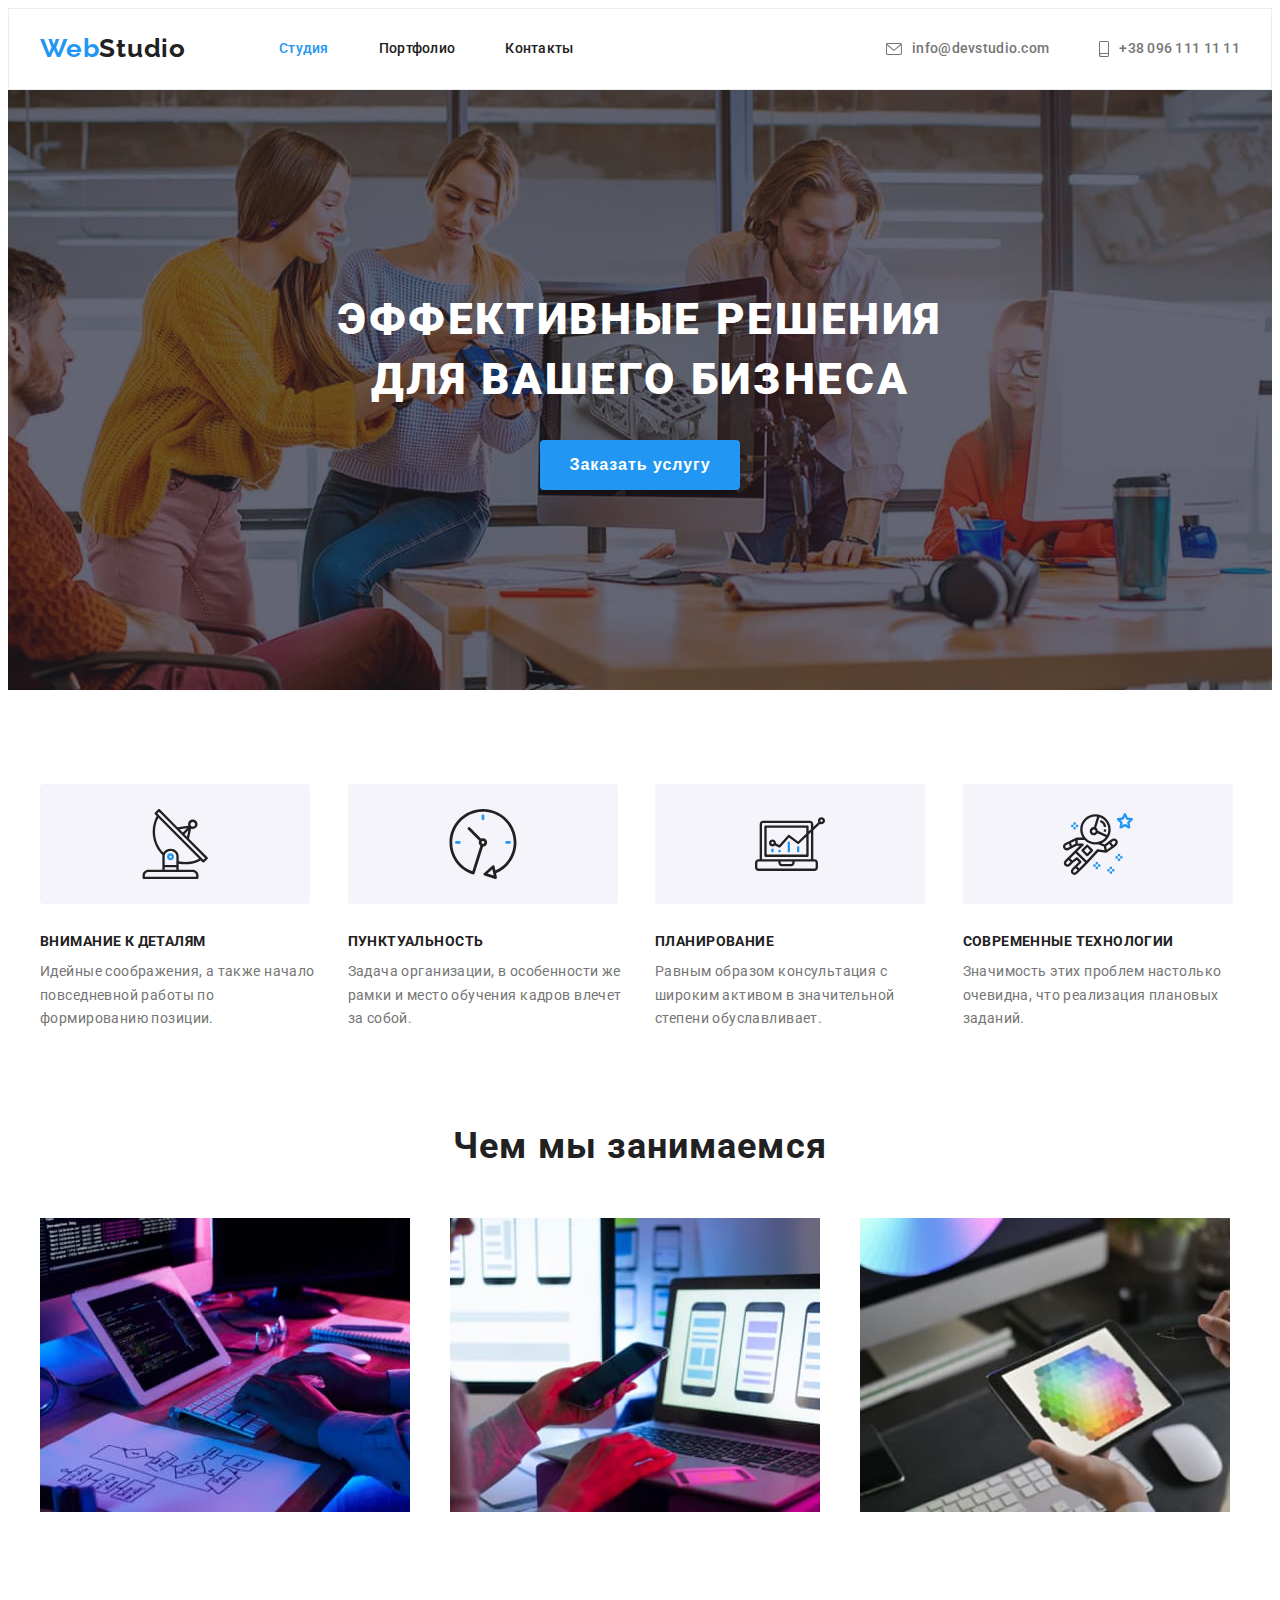
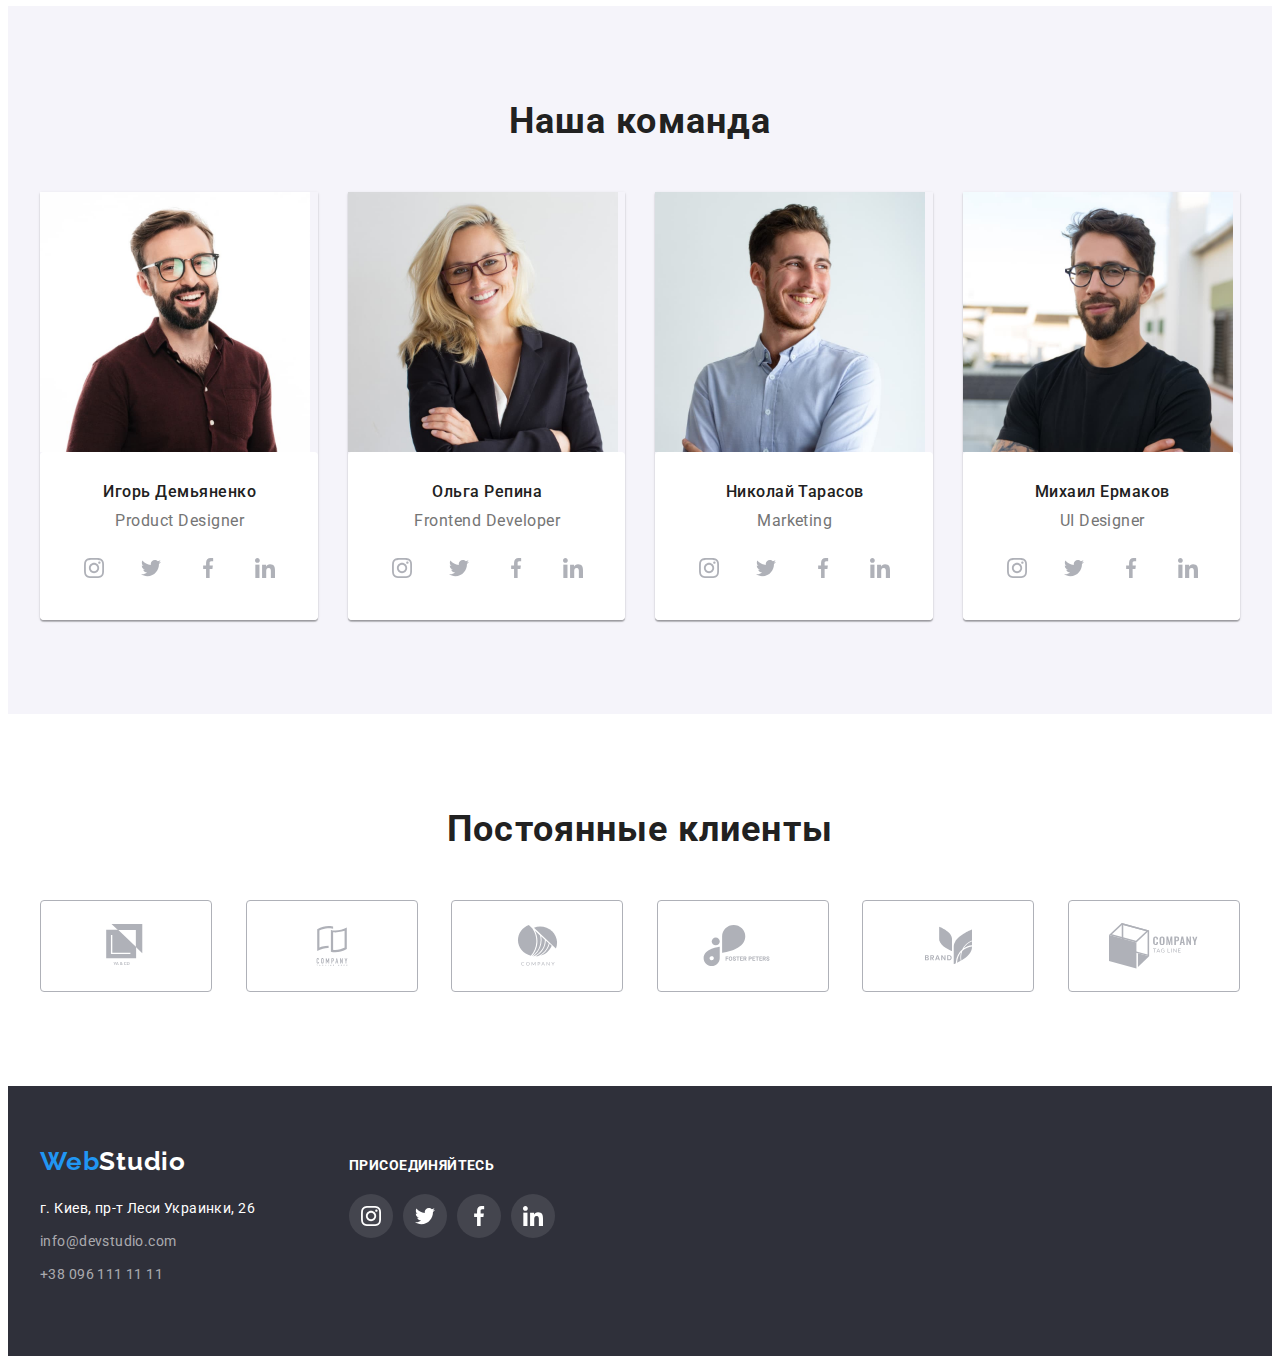
==== index.html @ 2437b2ea "ДЗ 5" ====
<!DOCTYPE html>
<html lang="ru">

<head>
    <meta charset="UTF-8">
    <meta name="viewport" content="width=device-width, initial-scale=1.0" />
    <title>Вебстудия</title>
    <link rel="preconnect" href="https://fonts.gstatic.com">
    <link href="https://fonts.googleapis.com/css2?family=Raleway:wght@700&family=Roboto:wght@400;500;700;900&display=swap"
        rel="stylesheet">
    <link rel="stylesheet" href="https://cdnjs.cloudflare.com/ajax/libs/modern-normalize/1.0.0/modern-normalize.min.css"
        integrity="sha512-ISS7cAi1PEhQ8jnbJpJZMd29NlhNj4AWYyLOSp2CE/CsHxTCu+r+t0D2yoJudVrd0/8fTVPUVDzY5Tvli75u/g=="
        crossorigin="anonymous" />
    <link rel="stylesheet" href="./css/styles.css">
</head>

<body>
    <!--Шапка сайта-->
    <header class="header">
        <div class="container">
            <nav class="navigation">
                <a class="logo icon link" href="/" lang="en">Web<span class="logo-black">Studio</span></a>
                    <ul class="site-nav list">
                        <li class="head-item"><a class="nav-link link current" href="">Студия</a></li>
                        <li class="head-item"><a class="nav-link link" href="./portfolio.html">Портфолио</a></li>
                        <li class="head-item"><a class="nav-link link" href="">Контакты</a></li>
                    </ul>
            </nav>
                <ul class="contacts list">
                    <li class="head-item">
                        <a class="mail-link link" href="mailto:info@devstudio.com">
                            <svg class="logo-img" width="16px" height="12px">
                                <use href="./images/icons.svg#icon-mail"></use>
                            </svg>  info@devstudio.com</a>
                    </li>
                    <li class="head-item">
                        <a class="tel-link link" href="tel:+380961111111">
                            <svg class="logo-img" width="10px" height="16px">
                                <use href="./images/icons.svg#icon-tel"></use>
                            </svg >  +38 096 111 11 11</a>
                    </li>
                </ul>
        </div>
    </header>
    <main>
        <!--Hero-->
        <section class="hero">
                <div class="container">
                    <h1 class="hero-title">Эффективные решения для вашего бизнеса</h1>
                    <button class="hero-btn button" type="button">Заказать услугу</button>
                </div>
        </section>
        <!--Преимущества-->
        <section class="advantages section">
            <div class="container">
                <h2 class="visually-hidden">Преимущества</h2>
                <ul class="features list">
                    <li class="features-list">
                        <div class="feature-icons">
                            <svg class="feature-logo">
                                <use href="./images/icons.svg#icon-satellite"></use>
                            </svg>
                        </div>
                        <h3 class="feature-title">Внимание к деталям</h3>
                        <p class="description">Идейные соображения, а также начало повседневной работы по формированию позиции.</p>
                    </li>
                    <li class="features-list">
                        <div class="feature-icons">
                            <svg class="feature-logo">
                                <use href="./images/icons.svg#icon-clock"></use>
                            </svg>
                        </div>
                        <h3 class="feature-title">Пунктуальность</h3>
                        <p class="description">Задача организации, в особенности же рамки и место обучения кадров влечет за собой.</p>
                    </li>
                    <li class="features-list">
                        <div class="feature-icons">
                            <svg class="feature-logo">
                                <use href="./images/icons.svg#icon-diagram"></use>
                            </svg>
                        </div>
                        <h3 class="feature-title">Планирование</h3>
                        <p class="description">Равным образом консультация с широким активом в значительной степени обуславливает.</p>
                    </li>
                    <li class="features-list">
                        <div class="feature-icons">
                            <svg class="feature-logo">
                                <use href="./images/icons.svg#icon-astronaut"></use>
                            </svg>
                        </div>
                        <h3 class="feature-title">Современные технологии</h3>
                        <p class="description">Значимость этих проблем настолько очевидна, что реализация плановых заданий.</p>
                    </li>
                </ul>
            </div>
        </section>
        <!--Чем мы занимаемся-->
        <section class="services">
            <div class="container">
                <h2 class="subtitle title">Чем мы занимаемся</h2>
                    <ul class="services-list list">
                        <li class="services-list-item">
                            <img class="services-list-img" src="./images/img.jpg" alt="Разработчик пишет код" width="370" height="294">
                        </li>
                        <li class="services-list-item">
                            <img class="services-list-img" src="./images/img(1).jpg" alt="Разработчик адаптирует код для телефона" width="370" height="294">
                        </li>
                        <li class="services-list-item">
                            <img class="services-list-img" src="./images/img(2).jpg" alt="Разработчик адаптирует код для планшета" width="370" height="294">
                        </li>
                    </ul>
            </div>
        </section>
        <!--Наша команда-->
        <section class="team">
            <div class="container">
                <h2 class="title-team title">Наша команда</h2>
                <ul class="team-list list">
                    <li class="team-list-item">
                        <img class="team-list-img" src="./images/img(3).jpg" alt="Игорь" width="270" height="260">
                            <div class="team-list-item-description">
                                <h3 class="team-list-title">Игорь Демьяненко</h3>
                                <p class="team-list-position" lang="en">Product Designer</p>
                                <ul class="social-list list">
                                    <li class="social-list-item">
                                        <a href="" class="social-list-link soc-link">
                                            <svg class="social-list-icon" width="20px" height="20px">
                                                <use href="./images/icons.svg#icon-instagram"></use>
                                            </svg>
                                        </a>
                                    </li>
                                    <li class="social-list-item">
                                        <a href="" class="social-list-link soc-link">
                                            <svg class="social-list-icon" width="20px" height="20px">
                                                <use href="./images/icons.svg#icon-twitter"></use>
                                            </svg>
                                        </a>
                                    </li>
                                    <li class="social-list-item">
                                        <a href="" class="social-list-link soc-link">
                                            <svg class="social-list-icon" width="20px" height="20px">
                                                <use href="./images/icons.svg#icon-facebook"></use>
                                            </svg>
                                        </a>
                                    </li>
                                    <li class="social-list-item">
                                        <a href="" class="social-list-link soc-link">
                                            <svg class="social-list-icon" width="20px" height="20px">
                                                <use href="./images/icons.svg#icon-linkedin"></use>
                                            </svg>
                                        </a>
                                    </li>
                                </ul>
                            </div>
                    </li>
                    <li class="team-list-item">
                        <img class="team-list-img" src="./images/img(4).jpg" alt="Ольга" width="270" height="260">
                            <div class="team-list-item-description">
                                <h3 class="team-list-title">Ольга Репина</h3>
                                <p class="team-list-position" lang="en">Frontend Developer</p>
                                <ul class="social-list list">
                                    <li class="social-list-item">
                                        <a href="" class="social-list-link soc-link">
                                            <svg class="social-list-icon" width="20px" height="20px">
                                                <use href="./images/icons.svg#icon-instagram"></use>
                                            </svg>
                                        </a>
                                    </li>
                                    <li class="social-list-item">
                                        <a href="" class="social-list-link soc-link">
                                            <svg class="social-list-icon" width="20px" height="20px">
                                                <use href="./images/icons.svg#icon-twitter"></use>
                                            </svg>
                                        </a>
                                    </li>
                                    <li class="social-list-item">
                                        <a href="" class="social-list-link soc-link">
                                            <svg class="social-list-icon" width="20px" height="20px">
                                                <use href="./images/icons.svg#icon-facebook"></use>
                                            </svg>
                                        </a>
                                    </li>
                                    <li class="social-list-item">
                                        <a href="" class="social-list-link soc-link">
                                            <svg class="social-list-icon" width="20px" height="20px">
                                                <use href="./images/icons.svg#icon-linkedin"></use>
                                            </svg>
                                        </a>
                                    </li>
                                </ul>
                            </div>
                    </li>
                    <li class="team-list-item">
                        <img class="team-list-img" src="./images/img(5).jpg" alt="Николай" width="270" height="260">
                            <div class="team-list-item-description">
                                <h3 class="team-list-title">Николай Тарасов</h3>
                                <p class="team-list-position" lang="en">Marketing</p>
                                <ul class="social-list list">
                                    <li class="social-list-item">
                                        <a href="" class="social-list-link soc-link">
                                            <svg class="social-list-icon" width="20px" height="20px">
                                                <use href="./images/icons.svg#icon-instagram"></use>
                                            </svg>
                                        </a>
                                    </li>
                                    <li class="social-list-item">
                                        <a href="" class="social-list-link soc-link">
                                            <svg class="social-list-icon" width="20px" height="20px">
                                                <use href="./images/icons.svg#icon-twitter"></use>
                                            </svg>
                                        </a>
                                    </li>
                                    <li class="social-list-item">
                                        <a href="" class="social-list-link soc-link">
                                            <svg class="social-list-icon" width="20px" height="20px">
                                                <use href="./images/icons.svg#icon-facebook"></use>
                                            </svg>
                                        </a>
                                    </li>
                                    <li class="social-list-item">
                                        <a href="" class="social-list-link soc-link">
                                            <svg class="social-list-icon" width="20px" height="20px">
                                                <use href="./images/icons.svg#icon-linkedin"></use>
                                            </svg>
                                        </a>
                                    </li>
                                </ul>
                            </div>
                    </li>
                    <li class="team-list-item">
                        <img class="team-list-img" src="./images/img(6).jpg" alt="Михаил" width="270" height="260">
                            <div class="team-list-item-description">
                                <h3 class="team-list-title">Михаил Ермаков</h3>
                                <p class="team-list-position" lang="en">UI Designer</p>
                                <ul class="social-list list">
                                    <li class="social-list-item">
                                        <a href="" class="social-list-link soc-link">
                                            <svg class="social-list-icon" width="20px" height="20px">
                                                <use href="./images/icons.svg#icon-instagram"></use>
                                            </svg>
                                        </a>
                                    </li>
                                    <li class="social-list-item">
                                        <a href="" class="social-list-link soc-link">
                                            <svg class="social-list-icon" width="20px" height="20px">
                                                <use href="./images/icons.svg#icon-twitter"></use>
                                            </svg>
                                        </a>
                                    </li>
                                    <li class="social-list-item">
                                        <a href="" class="social-list-link soc-link">
                                            <svg class="social-list-icon" width="20px" height="20px">
                                                <use href="./images/icons.svg#icon-facebook"></use>
                                            </svg>
                                        </a>
                                    </li>
                                    <li class="social-list-item">
                                        <a href="" class="social-list-link soc-link">
                                            <svg class="social-list-icon" width="20px" height="20px">
                                                <use href="./images/icons.svg#icon-linkedin"></use>
                                            </svg>
                                        </a>
                                    </li>
                                </ul>
                            </div>
                    </li>
                </ul>
            </div>
        </section>
        <!--Постояныые клиенты-->
        <section class="clients">
            <div class="container">
                <h2 class="title-clients title">Постоянные клиенты</h2>
                <ul class="clients-list list">
                    <li class="clients-list-icon">
                        <a class="clients-icon-link link" href="">
                            <svg class="clients-logo" width="44px" height="50px">
                                <use href="./images/icons.svg#icon-logo-1"></use>
                            </svg>
                        </a>
                    </li>
                    <li class="clients-list-icon">
                        <a class="clients-icon-link link" href="">
                            <svg class="clients-logo" width="40px" height="52px">
                                <use href="./images/icons.svg#icon-logo-2"></use>
                            </svg>
                        </a>
                    </li>
                    <li class="clients-list-icon">
                        <a class="clients-icon-link link" href="">
                            <svg class="clients-logo" width="41px" height="43px">
                                <use href="./images/icons.svg#icon-logo-3"></use>
                            </svg>
                        </a>
                    </li>
                    <li class="clients-list-icon">
                        <a class="clients-icon-link link" href="">
                            <svg class="clients-logo" width="80px" height="42px">
                                <use href="./images/icons.svg#icon-logo-4"></use>
                            </svg>
                        </a>
                    </li>
                    <li class="clients-list-icon">
                        <a class="clients-icon-link link" href="">
                            <svg class="clients-logo" width="59px" height="47px">
                                <use href="./images/icons.svg#icon-logo-5"></use>
                            </svg>
                        </a>
                    </li>
                    <li class="clients-list-icon">
                        <a class="clients-icon-link link" href="">
                            <svg class="clients-logo" width="89px" height="46px">
                                <use href="./images/icons.svg#icon-logo-6"></use>
                            </svg>
                        </a>
                    </li>
                </ul>
            </div>
        </section>
    </main>
    <!--Подвал сайта-->
    <footer class="footer">
        <div class="footer-container container">
            <div class="left-side">
                <a class="logo link" href="" lang="en">Web<span class="logo-white">Studio</span></a>
                <address class="address">
                    <ul class="footer-contacts list">
                        <li class="footer-contacts-list"><a class="footer-adress white link" href="https://goo.gl/maps/LXZm2R2SJm3Z9BvE9">г. Киев, пр-т Леси Украинки, 26</a></li>
                        <li class="footer-contacts-list"><a class="footer-adress link" href="mailto:info@devstudio.com" lang="en">info@devstudio.com</a></li>
                        <li class="footer-contacts-list"><a class="footer-adress link" href="tel:+380961111111">+38 096 111 11 11</a></li>
                    </ul>
                </address> 
            </div>
            <div class="right-side">
                <p class="footer-social-list">присоединяйтесь</p>
                <ul class="footer-social-list-icons list">
                    <li class="social-list-item">
                        <a href="" class="footer-social-list-link soc-link">
                            <svg class="social-list-icon" width="20px" height="20px">
                                <use href="./images/icons.svg#icon-instagram"></use>
                            </svg>
                        </a>
                    </li>
                    <li class="social-list-item">
                        <a href="" class="footer-social-list-link soc-link">
                            <svg class="social-list-icon" width="20px" height="20px">
                                <use href="./images/icons.svg#icon-twitter"></use>
                            </svg>
                        </a>
                    </li>
                    <li class="social-list-item">
                        <a href="" class="footer-social-list-link soc-link">
                            <svg class="social-list-icon" width="20px" height="20px">
                                <use href="./images/icons.svg#icon-facebook"></use>
                            </svg>
                        </a>
                    </li>
                    <li class="social-list-item">
                        <a href="" class="footer-social-list-link soc-link">
                            <svg class="social-list-icon" width="20px" height="20px">
                                <use href="./images/icons.svg#icon-linkedin"></use>
                            </svg>
                        </a>
                    </li>
                </ul>
            </div>
        </div>
    </footer>
</body>
</html>
---- css/styles.css ----
:root {
  --main-font: "Roboto", sans-serif;
  --secondary-font: "Raleway", sans-serif;
  --accent-color: #2196f3;
  --footer-color: #2f303a;
  --background-color: #ffffff;
  --font-color: #212121;
  --description-color: #757575;
  --secondary-background: #f5f4fa;
  --adress-color: rgba(255, 255, 255, 0.6);
  --border-cards: #eeeeee;
  --accent-padding-top: 94px;
  --accent-padding-bottom: 94px;
  --color-link: #afb1b8;
  --color-footer-link: rgba(255, 255, 255, 0.1);
  --color-border-header: #ececec;
}
body {
  font-family: var(--main-font);
  background-color: var(--background-color);
}
h1,
h2,
h3,
h4,
h5,
h6,
p {
  margin: 0;
}
ul,
ol {
  margin: 0;
  padding: 0;
}
img {
  display: block;
}
.link {
  text-decoration: none;
}
.list {
  list-style: none;
}
.address {
  font-style: normal;
}
.visually-hidden {
  position: absolute !important;
  clip: rect(1px 1px 1px 1px); /* IE6, IE7 */
  clip: rect(1px, 1px, 1px, 1px);
  padding: 0 !important;
  border: 0 !important;
  height: 1px !important;
  width: 1px !important;
  overflow: hidden;
}
.container {
  width: 1200px;
  margin: 0 auto;
  padding-left: 15px;
  padding-right: 15px;
}
/*COMPONENTS*/
.logo {
  font-family: var(--secondary-font);
  font-weight: 700;
  font-size: 26px;
  line-height: 1.19;
  letter-spacing: 0.03em;
  color: var(--accent-color);
}
.button {
  font-size: 16px;
  line-height: 1.88;
  letter-spacing: 0.06em;
  cursor: pointer;
  border: none;
  border-radius: 4px;
}
.soc-link {
  display: flex;
  justify-content: center;
  align-items: center;
  border-radius: 50%;
  width: 44px;
  height: 44px;
}
/*END COMPONENTS*/

/*SITE NAV*/
.header {
  border: 1px solid var(--color-border-header);
}
.header .container {
  display: flex;
  align-items: center;
}
.navigation {
  display: flex;
  align-items: center;
}
.site-nav {
  display: flex;
  align-items: center;
}
.contacts {
  display: flex;
  justify-content: center;
  align-items: center;
  margin-left: auto;
}
.logo {
  margin-right: 93px;
}
.logo.icon {
  padding-top: 24px;
  padding-bottom: 25px;
}
.nav-link:hover,
.nav-link:focus {
  color: var(--accent-color);
}
.head-item:not(:last-child) {
  margin-right: 50px;
}
.logo-black {
  color: var(--font-color);
}
.nav-link {
  font-weight: 500;
  font-size: 14px;
  line-height: 1.14;
  letter-spacing: 0.02em;
  color: var(--font-color);
  padding: 32px 0px;
  display: block;
}
.mail-link.link:hover,
.mail-link.link:focus,
.tel-link.link:hover,
.tel-link.link:focus {
  color: var(--accent-color);
}
.mail-link.link:hover .logo-img,
.mail-link.link:focus .logo-img {
  fill: var(--accent-color);
}
.tel-link.link:hover .logo-img,
.tel-link.link:focus .logo-img {
  fill: var(--accent-color);
}
.site-nav .link.current {
  color: var(--accent-color);
}
.tel-link,
.mail-link {
  display: flex;
  align-items: center;
  font-weight: 500;
  font-size: 14px;
  line-height: 1.14;
  letter-spacing: 0.02em;
  color: var(--description-color);
  padding: 32px 0px;
}
.logo-img {
  margin-right: 10px;
  fill: var(--description-color);
}
/*END SITE NAV*/

/*HERO*/
.hero {
  background-color: var(--footer-color);
  max-width: 1600px;
  padding-top: 200px;
  padding-bottom: 200px;
  text-align: center;
  margin-left: auto;
  margin-right: auto;
  background-image: linear-gradient(
      rgba(47, 48, 58, 0.4),
      rgba(47, 48, 58, 0.4)
    ),
    url(../images/bg-hero.jpg);
  background-position: center;
  background-repeat: no-repeat;
  background-size: cover;
  background-color: var(--footer-color);
}
.hero-title {
  font-weight: 900;
  font-size: 44px;
  line-height: 1.36;
  letter-spacing: 0.06em;
  color: var(--background-color);
  text-transform: uppercase;
  width: 696px;
  margin: 0 auto;
  margin-bottom: 30px;
}
.hero-btn {
  font-weight: 700;
  background-color: var(--accent-color);
  color: var(--background-color);
  box-shadow: 0px 4px 4px 0px rgba(0, 0, 0, 0.15);
  height: 50px;
  width: 200px;
  left: 700px;
  top: 430px;
}
/*END HERO*/

/*FEATURES*/
.features {
  display: flex;
  align-items: center;
  margin-left: -30px;
  margin-top: -30px;
}
.features-list {
  flex-basis: calc(100% / 4 - 30px);
  margin-left: 30px;
  margin-top: 30px;
}
.feature-title {
  text-transform: uppercase;
  font-weight: 700;
  font-size: 14px;
  line-height: 1.14;
  letter-spacing: 0.03em;
  color: var(--font-color);
  margin-bottom: 10px;
}
.description {
  font-size: 14px;
  line-height: 1.71;
  letter-spacing: 0.03em;
  color: var(--description-color);
}
.advantages {
  padding-top: var(--accent-padding-top);
  padding-bottom: 47px;
}
.feature-logo {
  height: 70px;
  width: 70px;
}
.feature-icons {
  display: flex;
  justify-content: center;
  align-items: center;
  width: 270px;
  height: 120px;
  background: var(--secondary-background);
  border-radius: 4px;
  margin-bottom: 30px;
}
/*END FEATURES*/

/*SERVICES*/
.services {
  padding-top: 47px;
  padding-bottom: var(--accent-padding-bottom);
}
.services-list {
  display: flex;
  align-items: center;
  margin-left: -30px;
  margin-top: -30px;
}
.title {
  font-weight: 700;
  font-size: 36px;
  line-height: 1.17;
  letter-spacing: 0.03em;
  color: var(--font-color);
  text-align: center;
}
.subtitle {
  margin-bottom: 50px;
}
.services-list-item {
  flex-basis: calc(100% / 3 - 30px);
  margin-left: 30px;
  margin-top: 30px;
}
/*END SERVICES*/

/*TEAM*/
.team {
  background-color: var(--secondary-background);
  padding-top: 94px;
  padding-bottom: var(--accent-padding-bottom);
}
.team-list {
  display: flex;
  align-items: center;
  margin-left: -30px;
  margin-top: -30px;
}
.title-team {
  margin-bottom: 50px;
}
.team-list-title {
  font-weight: 500;
  font-size: 16px;
  line-height: 1.19;
  letter-spacing: 0.03em;
  color: var(--font-color);
  margin-bottom: 10px;
}
.team-list-position {
  font-size: 16px;
  line-height: 1.19;
  letter-spacing: 0.03em;
  color: var(--description-color);
}
.team-list-item-description {
  padding: 30px 30px 30px 32px;
  text-align: center;
  background-color: var(--background-color);
  border-radius: 4px;
}
.team-list-item {
  flex-basis: calc(100% / 4 - 30px);
  margin-left: 30px;
  margin-top: 30px;
  box-shadow: 0px 1px 3px rgba(0, 0, 0, 0.12), 0px 1px 1px rgba(0, 0, 0, 0.14),
    0px 2px 1px rgba(0, 0, 0, 0.2);
  border-radius: 0px 0px 4px 4px;
}
.social-list {
  display: flex;
  align-items: center;
  justify-content: space-between;
  margin-top: 16px;
}
.social-list-link {
  background-color: var(--background-color);
  fill: var(--color-link);
}
.social-list-link:hover,
.social-list-link:focus {
  fill: var(--background-color);
  background-color: var(--accent-color);
}
/*END TEAM*/

/*CLIENTS*/
.clients-icon-link {
  display: flex;
  justify-content: center;
  align-items: center;
  width: 170px;
  height: 90px;
  background: var(--background-color);
  border: 1px solid var(--color-link);
  border-radius: 4px;
  fill: var(--color-link);
}
.clients-list {
  display: flex;
  justify-content: space-between;
  align-items: center;
  margin-top: 50px;
}
.clients {
  padding-top: var(--accent-padding-top);
  padding-bottom: var(--accent-padding-bottom);
}
.clients-icon-link:hover .clients-logo,
.clients-icon-link:focus .clients-logo {
  fill: var(--accent-color);
}
.clients-icon-link:hover,
.clients-icon-link:focus {
  border-color: var(--accent-color);
}
/*END CLIENTS*/

/*FOOTER*/
.footer {
  background-color: var(--footer-color);
  padding-top: 60px;
  padding-bottom: 60px;
}
.footer-container {
  display: flex;
  align-items: baseline;
}
.logo-white {
  color: var(--background-color);
}
.footer-adress {
  font-size: 14px;
  line-height: 1.71;
  letter-spacing: 0.03em;
  color: var(--adress-color);
}
.footer-adress:hover,
.footer-adress:focus {
  color: var(--background-color);
}
.footer-adress.white {
  color: var(--background-color);
}
.footer-contacts {
  margin-top: 20px;
}
.footer-contacts-list {
  margin-bottom: 9px;
}
.footer-adress:hover,
.footer-adress:focus {
  color: var(--accent-color);
}
.footer-social-list {
  font-size: 14px;
  font-weight: 700;
  line-height: 1.14;
  letter-spacing: 0.03em;
  color: var(--background-color);
  margin-bottom: 20px;
  text-transform: uppercase;
}
.right-side {
  width: 206px;
  height: 80px;
  margin-left: 70px;
}
.footer-social-list-icons {
  display: flex;
  align-items: center;
  justify-content: space-between;
}
.footer-social-list-link {
  background-color: var(--color-footer-link);
  fill: var(--background-color);
}
.footer-social-list-link:hover,
.footer-social-list-link:focus {
  background-color: var(--accent-color);
  fill: var(--background-color);
}
/*END FOOTER*/

/*PORTFOLIO*/
.portfolio {
  padding-top: var(--accent-padding-top);
  padding-bottom: var(--accent-padding-bottom);
}
.portfolio-list {
  display: flex;
  align-items: center;
  justify-content: center;
  margin-bottom: 50px;
}
.modal-btn {
  font-weight: 500;
  color: var(--font-color);
  background-color: var(--secondary-background);
  height: 38px;
  width: 128px;
  left: 576px;
  top: 174px;
}
.modal-btn:hover,
.modal-btn:focus {
  background-color: var(--accent-color);
  color: var(--background-color);
  box-shadow: 0px 3px 1px rgba(0, 0, 0, 0.1), 0px 1px 2px rgba(0, 0, 0, 0.08),
    0px 2px 2px rgba(0, 0, 0, 0.12);
}
.modal-btn.blue {
  background-color: var(--accent-color);
  color: var(--background-color);
  height: 38px;
  width: 73px;
  left: 495px;
  top: 174px;
  box-shadow: 0px 3px 1px rgba(0, 0, 0, 0.1), 0px 1px 2px rgba(0, 0, 0, 0.08),
    0px 2px 2px rgba(0, 0, 0, 0.12);
}
.projects-list-title {
  font-weight: 700;
  font-size: 18px;
  line-height: 2;
  letter-spacing: 0.06em;
  color: var(--font-color);
}
.projects-list-text {
  font-size: 16px;
  line-height: 1.88;
  letter-spacing: 0.03em;
  color: var(--description-color);
}
.portfolio-list-item:not(:last-child) {
  margin-right: 8px;
}
.projects-list {
  display: flex;
  align-items: center;
  flex-wrap: wrap;
  margin-left: -30px;
  margin-top: -30px;
}
.projects-list-card {
  flex-basis: calc(100% / 3 - 30px);
  margin-left: 30px;
  margin-top: 30px;
}
.projects-card {
  display: block;
}
.projects-card:hover,
.projects-card:focus {
  box-shadow: 0px 4px 4px 0px rgba(0, 0, 0, 0.25);
}
.card {
  padding: 20px 24px;
  border-right: 1px solid var(--border-cards);
  border-bottom: 1px solid var(--border-cards);
  border-left: 1px solid var(--border-cards);
}
/*END PORTFOLIO*/
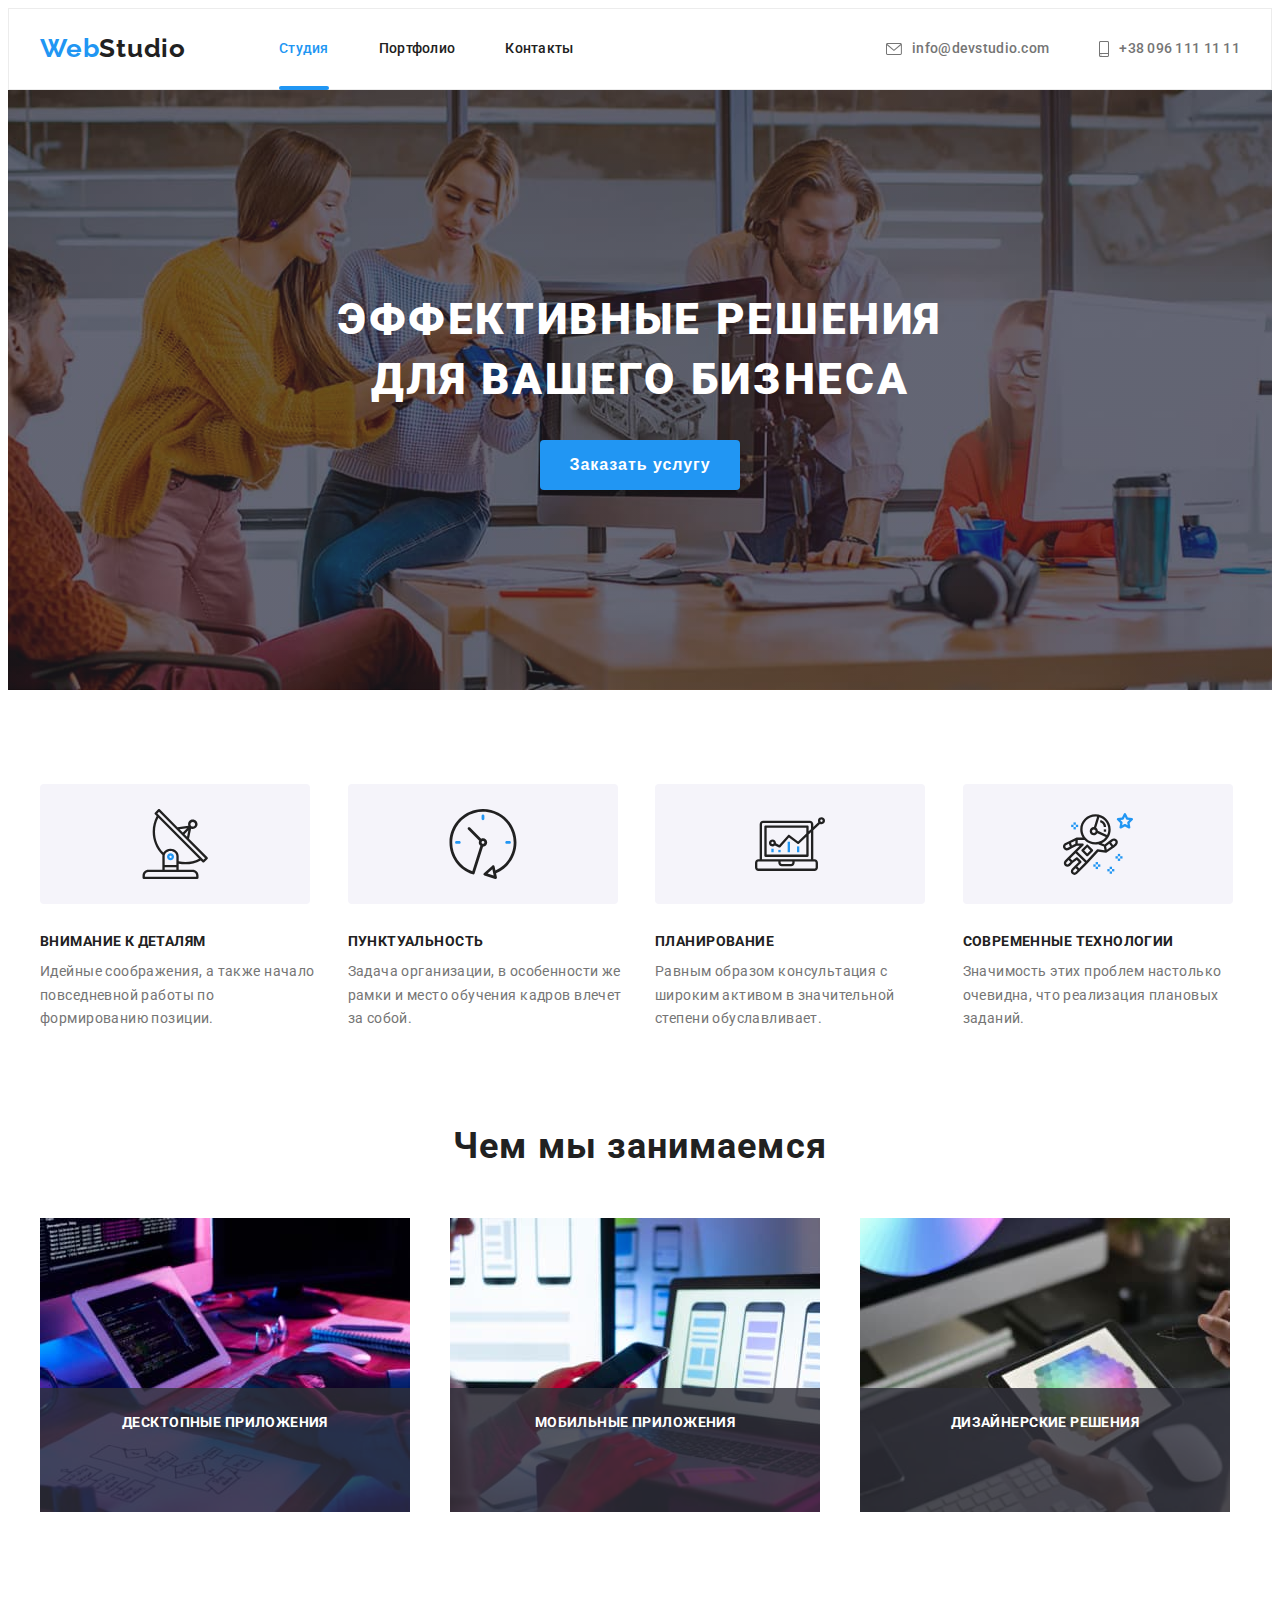
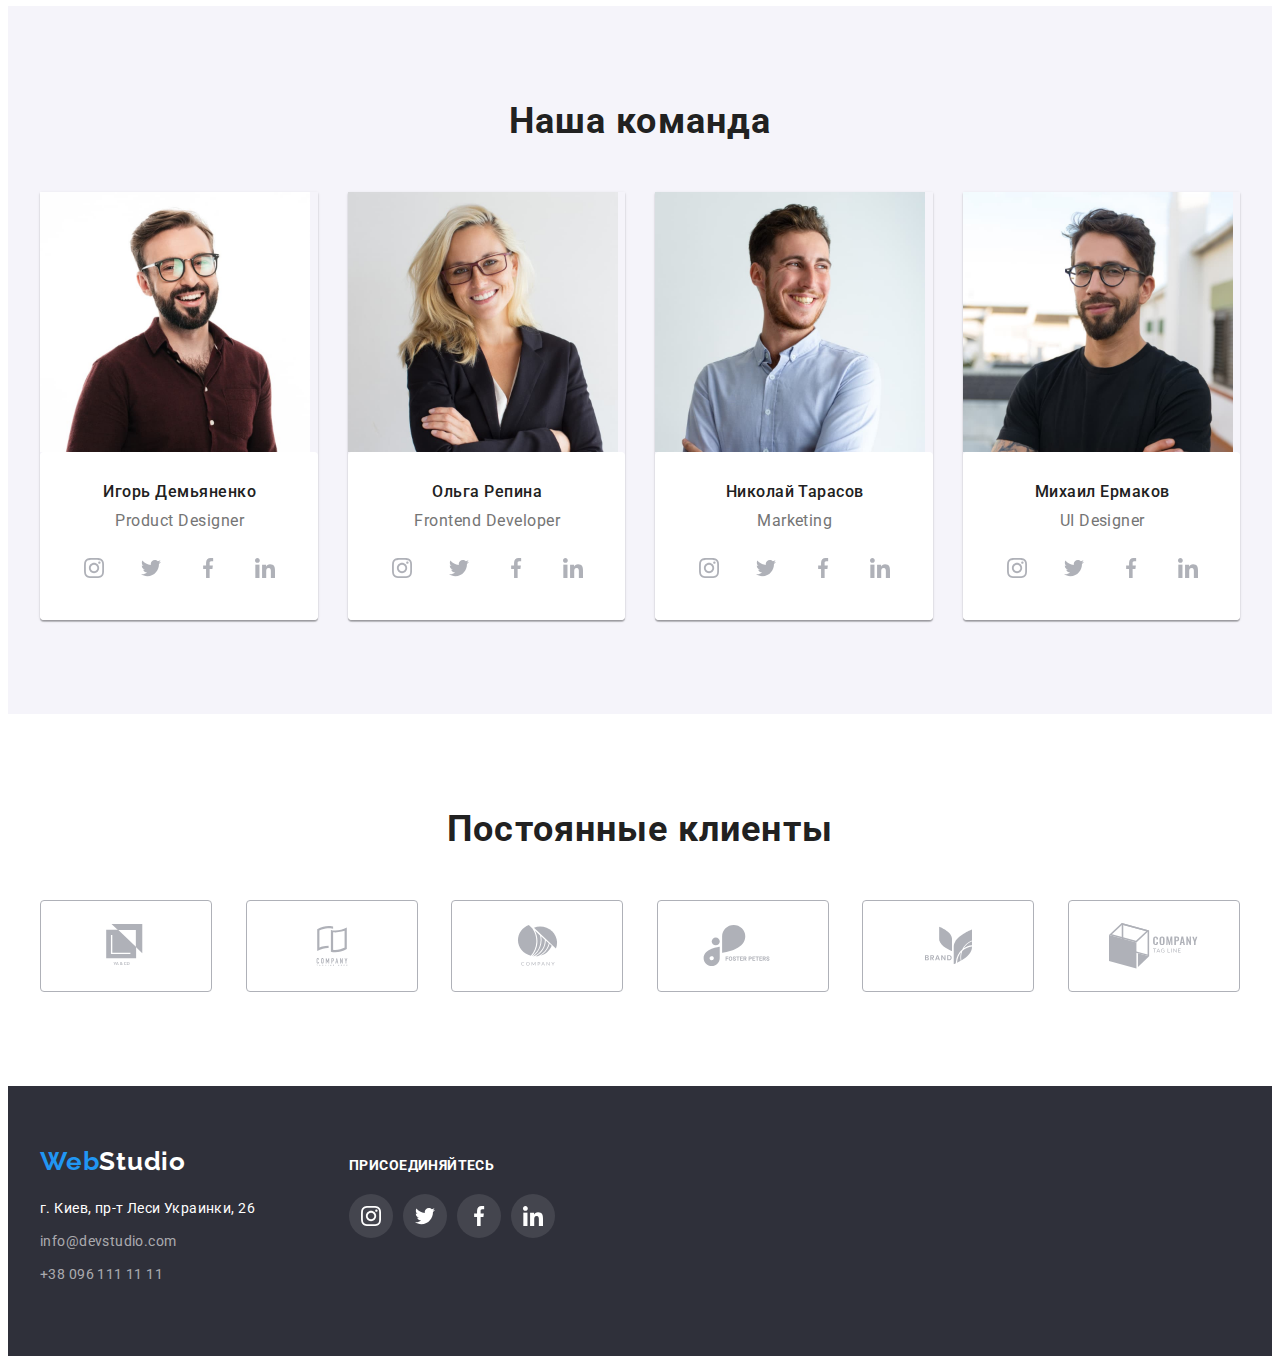
==== commit cef28f28: "ДЗ 5" ====
--- a/index.html
+++ b/index.html
@@ -47,7 +47,7 @@
         <section class="hero">
                 <div class="container">
                     <h1 class="hero-title">Эффективные решения для вашего бизнеса</h1>
-                    <button class="hero-btn button" type="button">Заказать услугу</button>
+                    <button class="hero-btn button" type="button" data-modal-open>Заказать услугу</button>
                 </div>
         </section>
         <!--Преимущества-->
@@ -100,13 +100,22 @@
                 <h2 class="subtitle title">Чем мы занимаемся</h2>
                     <ul class="services-list list">
                         <li class="services-list-item">
-                            <img class="services-list-img" src="./images/img.jpg" alt="Разработчик пишет код" width="370" height="294">
+                            <div class="services-card">
+                                <img class="services-list-img" src="./images/img.jpg" alt="Разработчик пишет код" width="370" height="294">
+                                <p class="services-list-item-text">Десктопные приложения</p>
+                            </div>
                         </li>
                         <li class="services-list-item">
-                            <img class="services-list-img" src="./images/img(1).jpg" alt="Разработчик адаптирует код для телефона" width="370" height="294">
+                            <div class="services-card">
+                                <img class="services-list-img" src="./images/img(1).jpg" alt="Разработчик адаптирует код для телефона" width="370" height="294">
+                                <p class="services-list-item-text">Мобильные приложения</p>
+                            </div>
                         </li>
                         <li class="services-list-item">
-                            <img class="services-list-img" src="./images/img(2).jpg" alt="Разработчик адаптирует код для планшета" width="370" height="294">
+                            <div class="services-card">
+                                <img class="services-list-img" src="./images/img(2).jpg" alt="Разработчик адаптирует код для планшета" width="370" height="294">
+                                <p class="services-list-item-text">Дизайнерские решения</p>
+                            </div>
                         </li>
                     </ul>
             </div>
@@ -366,5 +375,15 @@
             </div>
         </div>
     </footer>
+    <div class="backdrop is-hidden" data-modal>
+        <div class="modal">
+            <button type="button" class="modal-btn-close" data-modal-close>
+                <svg class="btn-close" width="11px" height="11px">
+                    <use href="./images/icons.svg#icon-close"></use>
+                </svg>
+            </button>
+        </div>
+    </div>
+    <script src="./js/modal.js"></script>
 </body>
 </html>--- a/css/styles.css
+++ b/css/styles.css
@@ -135,6 +135,7 @@
   color: var(--font-color);
   padding: 32px 0px;
   display: block;
+  transition: color 250ms cubic-bezier(0.4, 0, 0.2, 1);
 }
 .mail-link.link:hover,
 .mail-link.link:focus,
@@ -152,6 +153,20 @@
 }
 .site-nav .link.current {
   color: var(--accent-color);
+}
+.current::after {
+  content: "";
+  display: block;
+  position: absolute;
+  left: 0;
+  bottom: -1px;
+  width: 100%;
+  height: 4px;
+  background-color: var(--accent-color);
+  border-radius: 4px;
+}
+.head-item {
+  position: relative;
 }
 .tel-link,
 .mail-link {
@@ -163,10 +178,12 @@
   letter-spacing: 0.02em;
   color: var(--description-color);
   padding: 32px 0px;
+  transition: color 250ms cubic-bezier(0.4, 0, 0.2, 1);
 }
 .logo-img {
   margin-right: 10px;
   fill: var(--description-color);
+  transition: fill 250ms cubic-bezier(0.4, 0, 0.2, 1);
 }
 /*END SITE NAV*/
 
@@ -201,14 +218,20 @@
   margin-bottom: 30px;
 }
 .hero-btn {
+  display: inline-block;
   font-weight: 700;
   background-color: var(--accent-color);
   color: var(--background-color);
-  box-shadow: 0px 4px 4px 0px rgba(0, 0, 0, 0.15);
   height: 50px;
   width: 200px;
   left: 700px;
   top: 430px;
+  box-shadow: 0px 4px 4px 0px rgba(0, 0, 0, 0.15);
+  transition: all 250ms cubic-bezier(0.4, 0, 0.2, 1);
+}
+.hero-btn:hover,
+.hero-btn:focus {
+  box-shadow: 0px 4px 4px 0px rgba(0, 0, 0, 0.25);
 }
 /*END HERO*/
 
@@ -285,6 +308,25 @@
   flex-basis: calc(100% / 3 - 30px);
   margin-left: 30px;
   margin-top: 30px;
+}
+.services-card {
+  position: relative;
+}
+.services-list-item-text {
+  position: absolute;
+  width: 370px;
+  height: 70px;
+  bottom: 0;
+  left: 0;
+  padding: 27px 0px;
+  background-color: rgba(47, 48, 58, 0.8);
+  color: var(--background-color);
+  font-size: 14px;
+  font-weight: 700;
+  line-height: 1.14;
+  letter-spacing: 0.03em;
+  text-align: center;
+  text-transform: uppercase;
 }
 /*END SERVICES*/
 
@@ -340,6 +382,8 @@
 .social-list-link {
   background-color: var(--background-color);
   fill: var(--color-link);
+  transition: fill 250ms cubic-bezier(0.4, 0, 0.2, 1);
+  transition: background-color 250ms cubic-bezier(0.4, 0, 0.2, 1);
 }
 .social-list-link:hover,
 .social-list-link:focus {
@@ -358,7 +402,7 @@
   background: var(--background-color);
   border: 1px solid var(--color-link);
   border-radius: 4px;
-  fill: var(--color-link);
+  transition: border 250ms cubic-bezier(0.4, 0, 0.2, 1);
 }
 .clients-list {
   display: flex;
@@ -376,7 +420,11 @@
 }
 .clients-icon-link:hover,
 .clients-icon-link:focus {
-  border-color: var(--accent-color);
+  border: 1px solid var(--accent-color);
+}
+.clients-logo {
+  fill: var(--color-link);
+  transition: fill 250ms cubic-bezier(0.4, 0, 0.2, 1);
 }
 /*END CLIENTS*/
 
@@ -398,6 +446,7 @@
   line-height: 1.71;
   letter-spacing: 0.03em;
   color: var(--adress-color);
+  transition: color 250ms cubic-bezier(0.4, 0, 0.2, 1);
 }
 .footer-adress:hover,
 .footer-adress:focus {
@@ -438,6 +487,8 @@
 .footer-social-list-link {
   background-color: var(--color-footer-link);
   fill: var(--background-color);
+  transition: background-color 250ms cubic-bezier(0.4, 0, 0.2, 1);
+  transition: fill 250ms cubic-bezier(0.4, 0, 0.2, 1);
 }
 .footer-social-list-link:hover,
 .footer-social-list-link:focus {
@@ -465,6 +516,7 @@
   width: 128px;
   left: 576px;
   top: 174px;
+  transition: all 250ms cubic-bezier(0.4, 0, 0.2, 1);
 }
 .modal-btn:hover,
 .modal-btn:focus {
@@ -513,6 +565,7 @@
 }
 .projects-card {
   display: block;
+  transition: all 250ms cubic-bezier(0.4, 0, 0.2, 1);
 }
 .projects-card:hover,
 .projects-card:focus {
@@ -524,4 +577,66 @@
   border-bottom: 1px solid var(--border-cards);
   border-left: 1px solid var(--border-cards);
 }
+.overlay {
+  position: absolute;
+  top: 0;
+  left: 0;
+  height: 100%;
+  background-color: rgba(33, 150, 243, 0.9);
+  color: var(--background-color);
+  font-size: 18px;
+  line-height: 1.56;
+  letter-spacing: 0.03em;
+  text-align: left;
+  padding: 63px 24px;
+  transform: translateY(100%);
+  transition: transform 250ms cubic-bezier(0.4, 0, 0.2, 1);
+}
+.projects-card-overlay {
+  position: relative;
+  overflow: hidden;
+}
+.projects-card:hover .overlay,
+.projects-card:focus .overlay {
+  transform: translateY(0%);
+}
 /*END PORTFOLIO*/
+
+/*Modal*/
+.backdrop {
+  position: fixed;
+  top: 0;
+  left: 0;
+  width: 100vw;
+  height: 100vh;
+  background-color: rgba(0, 0, 0, 0.2);
+  transition: all 250ms cubic-bezier(0.4, 0, 0.2, 1);
+}
+.modal {
+  position: absolute;
+  top: 50%;
+  left: 50%;
+  transform: translate(-50%, -50%);
+  height: 581px;
+  width: 528px;
+  border-radius: 4px;
+  background-color: var(--background-color);
+  box-shadow: 0px 4px 4px rgba(0, 0, 0, 0.25), 0px 1px 3px rgba(0, 0, 0, 0.12),
+    0px 1px 1px rgba(0, 0, 0, 0.14), 0px 2px 1px rgba(0, 0, 0, 0.2);
+}
+.modal-btn-close {
+  position: absolute;
+  top: 8px;
+  right: 8px;
+  width: 30px;
+  height: 30px;
+  background-color: var(--background-color);
+  border: 1px solid rgba(0, 0, 0, 0.1);
+  border-radius: 50%;
+  cursor: pointer;
+}
+.is-hidden {
+  opacity: 0;
+  visibility: hidden;
+  pointer-events: none;
+}
